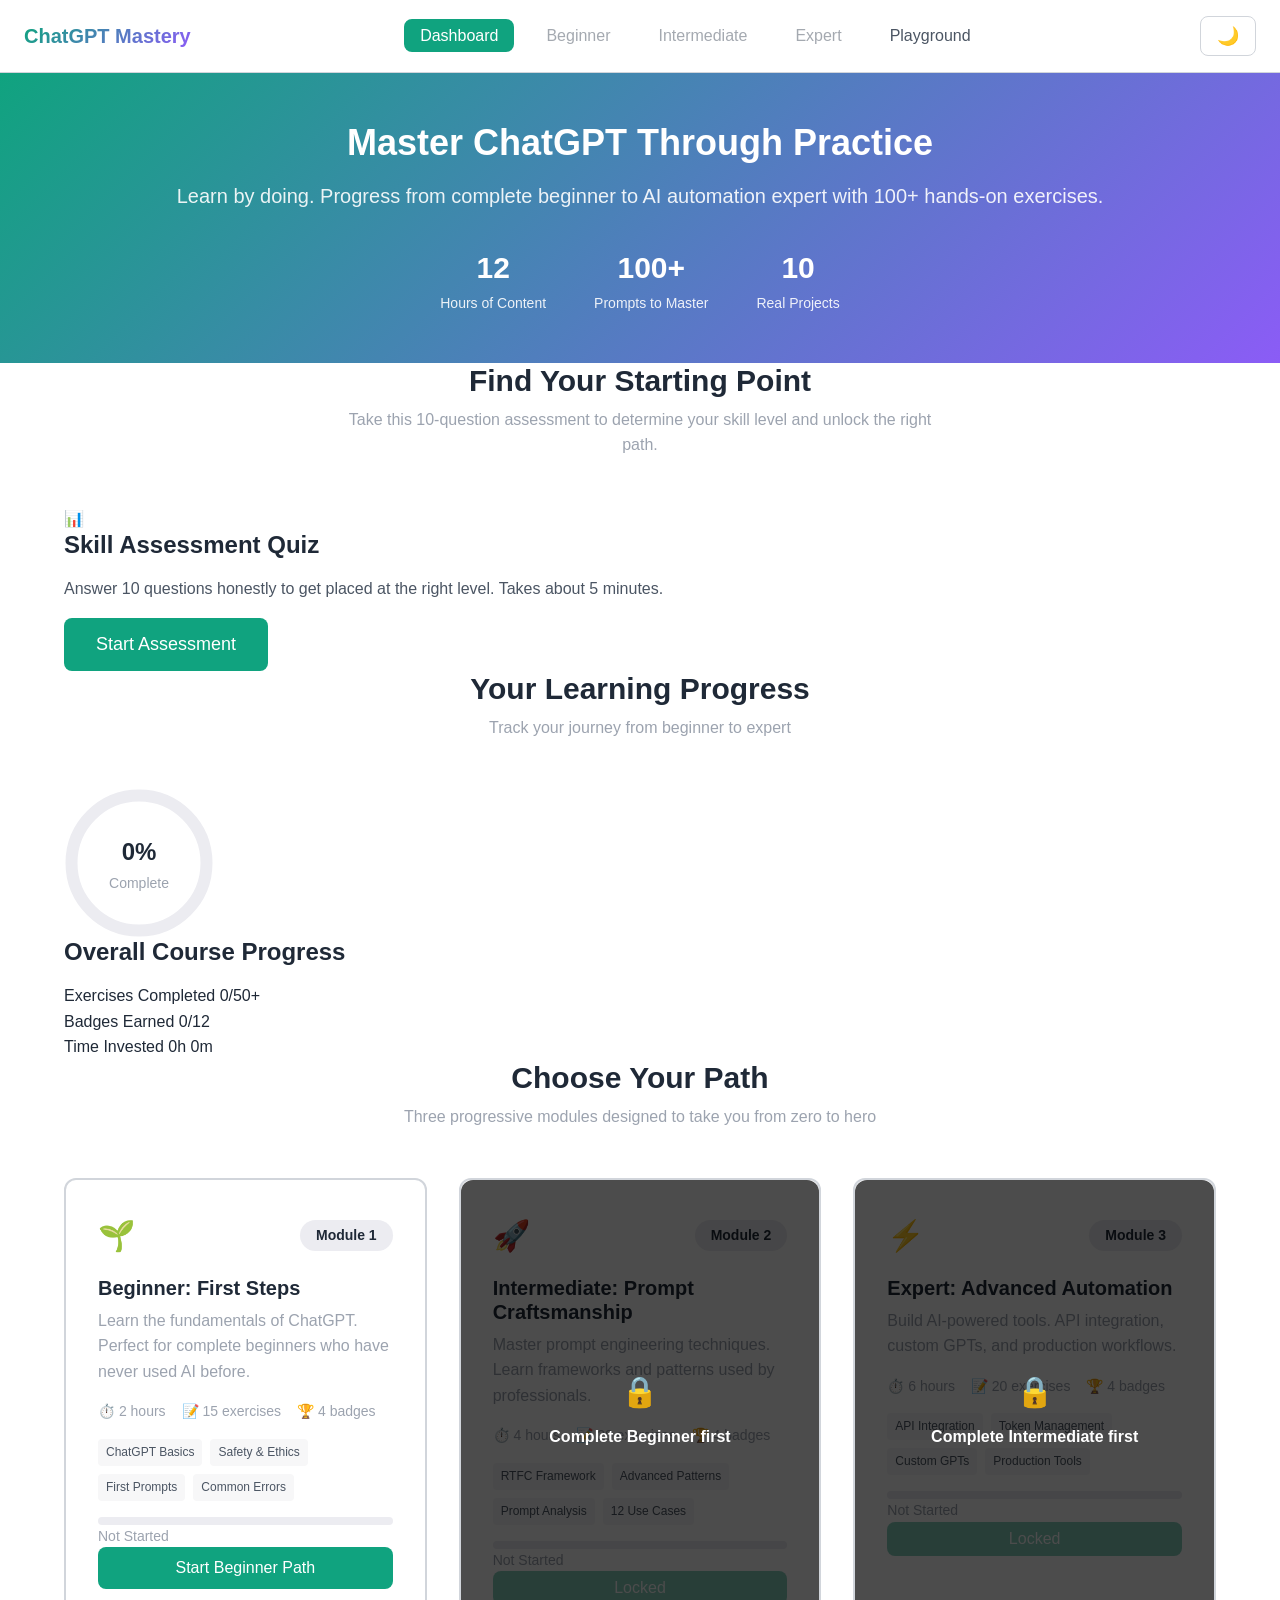
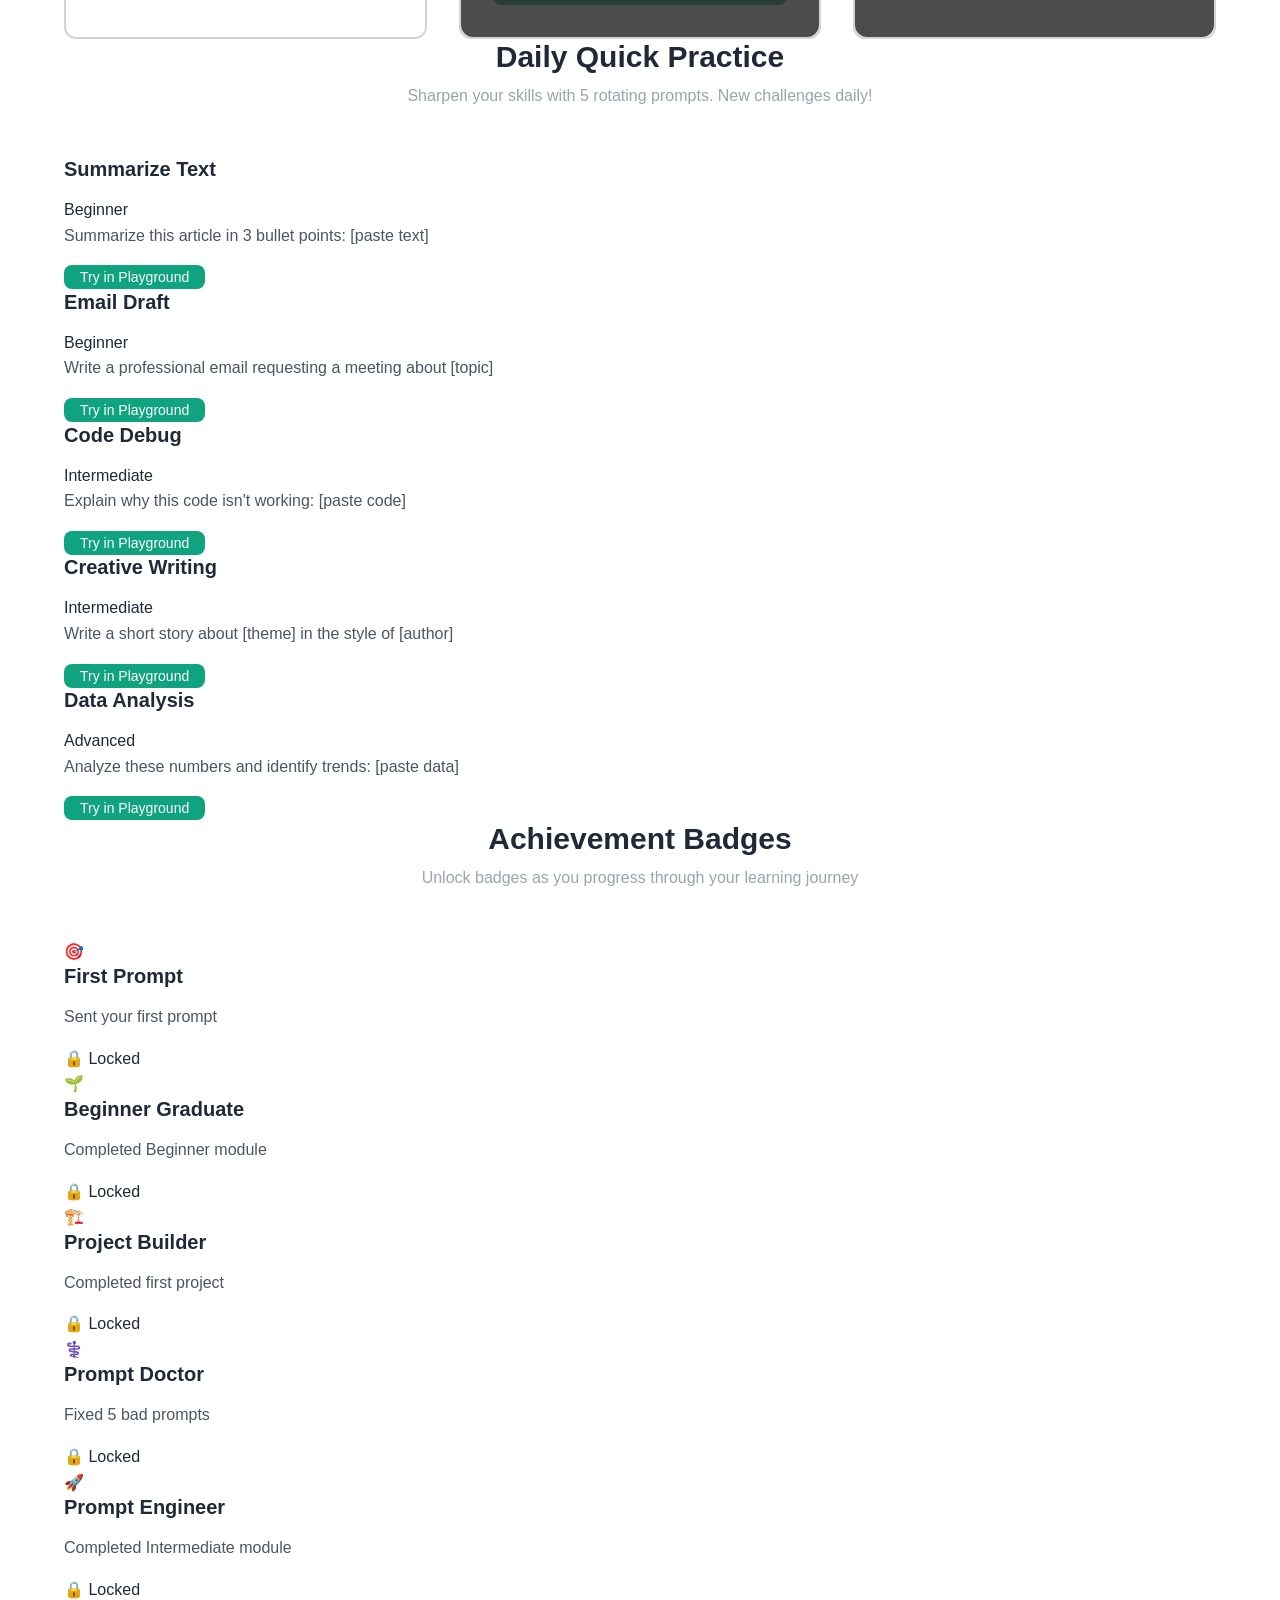
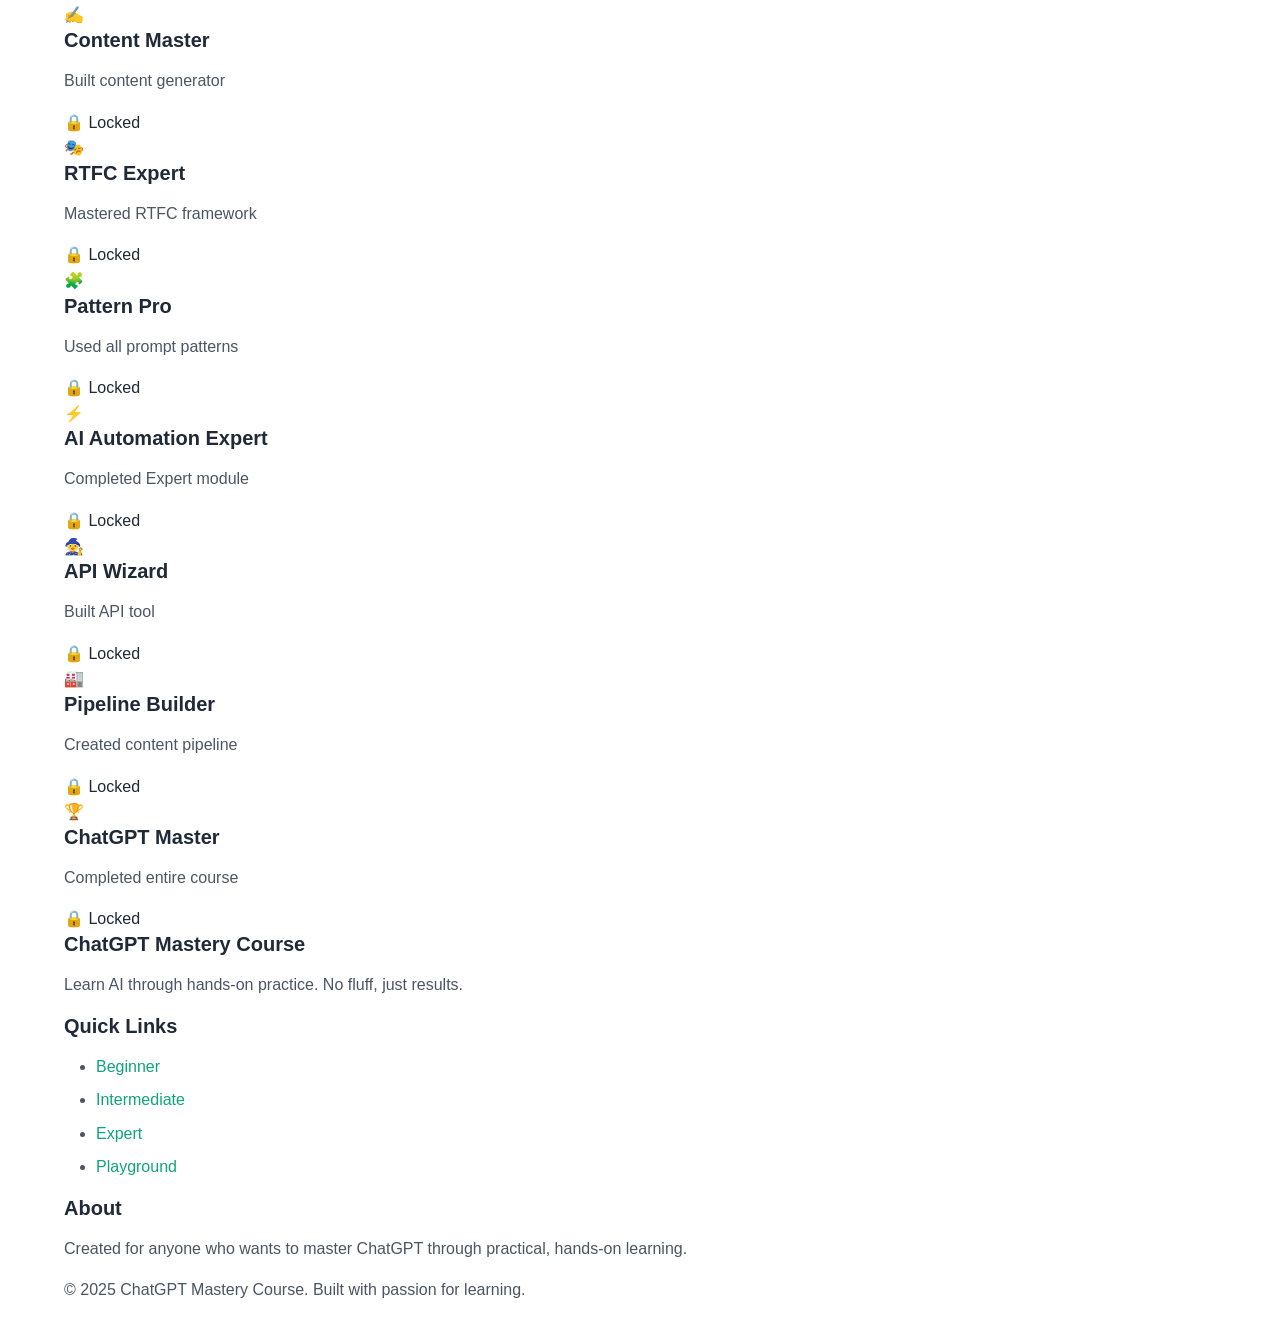
==== chatgpt-mastery-course/index.html @ a7992952 "feat: create complete ChatGPT mastery course with interactive learning Build a production-ready, com" ====
<!DOCTYPE html>
<html lang="en">
<head>
    <meta charset="UTF-8">
    <meta name="viewport" content="width=device-width, initial-scale=1.0">
    <title>ChatGPT Mastery Course - From Beginner to Expert</title>
    <meta name="description" content="Learn ChatGPT through hands-on exercises. Progress from beginner to expert with interactive prompts and real-world projects.">
    <link rel="stylesheet" href="css/style.css">
</head>
<body>
    <!-- Navigation -->
    <nav class="main-nav" id="mainNav">
        <div class="nav-container">
            <div class="nav-logo">
                <h1>ChatGPT Mastery</h1>
            </div>
            <ul class="nav-links">
                <li><a href="index.html" class="active">Dashboard</a></li>
                <li><a href="beginner.html" class="nav-locked" id="nav-beginner">Beginner</a></li>
                <li><a href="intermediate.html" class="nav-locked" id="nav-intermediate">Intermediate</a></li>
                <li><a href="expert.html" class="nav-locked" id="nav-expert">Expert</a></li>
                <li><a href="playground.html">Playground</a></li>
            </ul>
            <button class="theme-toggle" id="themeToggle" aria-label="Toggle dark mode">
                <span class="theme-icon">🌙</span>
            </button>
        </div>
    </nav>

    <!-- Hero Section -->
    <section class="hero">
        <div class="container">
            <h2 class="hero-title">Master ChatGPT Through Practice</h2>
            <p class="hero-subtitle">Learn by doing. Progress from complete beginner to AI automation expert with 100+ hands-on exercises.</p>
            <div class="hero-stats">
                <div class="stat">
                    <span class="stat-number">12</span>
                    <span class="stat-label">Hours of Content</span>
                </div>
                <div class="stat">
                    <span class="stat-number">100+</span>
                    <span class="stat-label">Prompts to Master</span>
                </div>
                <div class="stat">
                    <span class="stat-number">10</span>
                    <span class="stat-label">Real Projects</span>
                </div>
            </div>
        </div>
    </section>

    <!-- Skill Assessment -->
    <section class="assessment-section" id="assessmentSection">
        <div class="container">
            <div class="section-header">
                <h2>Find Your Starting Point</h2>
                <p>Take this 10-question assessment to determine your skill level and unlock the right path.</p>
            </div>

            <div class="assessment-card" id="assessmentCard">
                <div class="assessment-intro" id="assessmentIntro">
                    <div class="assessment-icon">📊</div>
                    <h3>Skill Assessment Quiz</h3>
                    <p>Answer 10 questions honestly to get placed at the right level. Takes about 5 minutes.</p>
                    <button class="btn btn-primary btn-large" id="startAssessment">Start Assessment</button>
                </div>

                <div class="assessment-quiz hidden" id="assessmentQuiz">
                    <div class="quiz-progress">
                        <div class="progress-bar">
                            <div class="progress-fill" id="quizProgress"></div>
                        </div>
                        <span class="progress-text" id="quizProgressText">Question 1 of 10</span>
                    </div>

                    <div class="quiz-question" id="quizQuestion">
                        <h3 class="question-text" id="questionText"></h3>
                        <div class="quiz-options" id="quizOptions"></div>
                    </div>

                    <div class="quiz-navigation">
                        <button class="btn btn-secondary" id="prevQuestion" disabled>Previous</button>
                        <button class="btn btn-primary" id="nextQuestion" disabled>Next Question</button>
                    </div>
                </div>

                <div class="assessment-results hidden" id="assessmentResults">
                    <div class="results-icon" id="resultsIcon">🎯</div>
                    <h3 id="resultsTitle">Your Skill Level: Intermediate</h3>
                    <p class="results-description" id="resultsDescription"></p>
                    <div class="results-score">
                        <span class="score-label">Your Score:</span>
                        <span class="score-value" id="scoreValue">0/10</span>
                    </div>
                    <div class="results-actions">
                        <button class="btn btn-primary btn-large" id="startLearning">Start Learning</button>
                        <button class="btn btn-secondary" id="retakeAssessment">Retake Assessment</button>
                    </div>
                </div>
            </div>
        </div>
    </section>

    <!-- Progress Dashboard -->
    <section class="progress-section" id="progressSection">
        <div class="container">
            <div class="section-header">
                <h2>Your Learning Progress</h2>
                <p>Track your journey from beginner to expert</p>
            </div>

            <div class="overall-progress">
                <div class="progress-circle" id="overallProgress">
                    <svg viewBox="0 0 100 100">
                        <circle cx="50" cy="50" r="45" class="progress-bg"></circle>
                        <circle cx="50" cy="50" r="45" class="progress-bar-circle" id="progressCircle"></circle>
                    </svg>
                    <div class="progress-text">
                        <span class="progress-percentage" id="overallPercentage">0%</span>
                        <span class="progress-label">Complete</span>
                    </div>
                </div>
                <div class="progress-details">
                    <h3>Overall Course Progress</h3>
                    <div class="progress-breakdown">
                        <div class="breakdown-item">
                            <span class="breakdown-label">Exercises Completed</span>
                            <span class="breakdown-value" id="exercisesCompleted">0/50+</span>
                        </div>
                        <div class="breakdown-item">
                            <span class="breakdown-label">Badges Earned</span>
                            <span class="breakdown-value" id="badgesEarned">0/12</span>
                        </div>
                        <div class="breakdown-item">
                            <span class="breakdown-label">Time Invested</span>
                            <span class="breakdown-value" id="timeInvested">0h 0m</span>
                        </div>
                    </div>
                </div>
            </div>
        </div>
    </section>

    <!-- Learning Paths -->
    <section class="paths-section">
        <div class="container">
            <div class="section-header">
                <h2>Choose Your Path</h2>
                <p>Three progressive modules designed to take you from zero to hero</p>
            </div>

            <div class="learning-paths">
                <!-- Beginner Path -->
                <div class="path-card" data-level="beginner">
                    <div class="path-header">
                        <div class="path-icon">🌱</div>
                        <div class="path-level">Module 1</div>
                    </div>
                    <h3 class="path-title">Beginner: First Steps</h3>
                    <p class="path-description">Learn the fundamentals of ChatGPT. Perfect for complete beginners who have never used AI before.</p>
                    <div class="path-meta">
                        <span class="meta-item">⏱️ 2 hours</span>
                        <span class="meta-item">📝 15 exercises</span>
                        <span class="meta-item">🏆 4 badges</span>
                    </div>
                    <div class="path-topics">
                        <span class="topic-tag">ChatGPT Basics</span>
                        <span class="topic-tag">Safety & Ethics</span>
                        <span class="topic-tag">First Prompts</span>
                        <span class="topic-tag">Common Errors</span>
                    </div>
                    <div class="path-progress">
                        <div class="progress-bar">
                            <div class="progress-fill" id="beginnerProgress" style="width: 0%"></div>
                        </div>
                        <span class="progress-label" id="beginnerProgressLabel">Not Started</span>
                    </div>
                    <a href="beginner.html" class="btn btn-primary btn-block" id="beginnerBtn">Start Beginner Path</a>
                </div>

                <!-- Intermediate Path -->
                <div class="path-card" data-level="intermediate">
                    <div class="path-header">
                        <div class="path-icon">🚀</div>
                        <div class="path-level">Module 2</div>
                    </div>
                    <div class="path-lock" id="intermediateLock">
                        <span class="lock-icon">🔒</span>
                        <span class="lock-text">Complete Beginner first</span>
                    </div>
                    <h3 class="path-title">Intermediate: Prompt Craftsmanship</h3>
                    <p class="path-description">Master prompt engineering techniques. Learn frameworks and patterns used by professionals.</p>
                    <div class="path-meta">
                        <span class="meta-item">⏱️ 4 hours</span>
                        <span class="meta-item">📝 20 exercises</span>
                        <span class="meta-item">🏆 4 badges</span>
                    </div>
                    <div class="path-topics">
                        <span class="topic-tag">RTFC Framework</span>
                        <span class="topic-tag">Advanced Patterns</span>
                        <span class="topic-tag">Prompt Analysis</span>
                        <span class="topic-tag">12 Use Cases</span>
                    </div>
                    <div class="path-progress">
                        <div class="progress-bar">
                            <div class="progress-fill" id="intermediateProgress" style="width: 0%"></div>
                        </div>
                        <span class="progress-label" id="intermediateProgressLabel">Locked</span>
                    </div>
                    <button class="btn btn-primary btn-block" id="intermediateBtn" disabled>Locked</button>
                </div>

                <!-- Expert Path -->
                <div class="path-card" data-level="expert">
                    <div class="path-header">
                        <div class="path-icon">⚡</div>
                        <div class="path-level">Module 3</div>
                    </div>
                    <div class="path-lock" id="expertLock">
                        <span class="lock-icon">🔒</span>
                        <span class="lock-text">Complete Intermediate first</span>
                    </div>
                    <h3 class="path-title">Expert: Advanced Automation</h3>
                    <p class="path-description">Build AI-powered tools. API integration, custom GPTs, and production workflows.</p>
                    <div class="path-meta">
                        <span class="meta-item">⏱️ 6 hours</span>
                        <span class="meta-item">📝 20 exercises</span>
                        <span class="meta-item">🏆 4 badges</span>
                    </div>
                    <div class="path-topics">
                        <span class="topic-tag">API Integration</span>
                        <span class="topic-tag">Token Management</span>
                        <span class="topic-tag">Custom GPTs</span>
                        <span class="topic-tag">Production Tools</span>
                    </div>
                    <div class="path-progress">
                        <div class="progress-bar">
                            <div class="progress-fill" id="expertProgress" style="width: 0%"></div>
                        </div>
                        <span class="progress-label" id="expertProgressLabel">Locked</span>
                    </div>
                    <button class="btn btn-primary btn-block" id="expertBtn" disabled>Locked</button>
                </div>
            </div>
        </div>
    </section>

    <!-- Quick Practice -->
    <section class="quick-practice-section">
        <div class="container">
            <div class="section-header">
                <h2>Daily Quick Practice</h2>
                <p>Sharpen your skills with 5 rotating prompts. New challenges daily!</p>
            </div>

            <div class="quick-practice-grid" id="quickPracticeGrid">
                <!-- Generated by JS -->
            </div>
        </div>
    </section>

    <!-- Badges Section -->
    <section class="badges-section">
        <div class="container">
            <div class="section-header">
                <h2>Achievement Badges</h2>
                <p>Unlock badges as you progress through your learning journey</p>
            </div>

            <div class="badges-grid" id="badgesGrid">
                <!-- Generated by JS -->
            </div>
        </div>
    </section>

    <!-- Footer -->
    <footer class="main-footer">
        <div class="container">
            <div class="footer-content">
                <div class="footer-section">
                    <h4>ChatGPT Mastery Course</h4>
                    <p>Learn AI through hands-on practice. No fluff, just results.</p>
                </div>
                <div class="footer-section">
                    <h4>Quick Links</h4>
                    <ul>
                        <li><a href="beginner.html">Beginner</a></li>
                        <li><a href="intermediate.html">Intermediate</a></li>
                        <li><a href="expert.html">Expert</a></li>
                        <li><a href="playground.html">Playground</a></li>
                    </ul>
                </div>
                <div class="footer-section">
                    <h4>About</h4>
                    <p>Created for anyone who wants to master ChatGPT through practical, hands-on learning.</p>
                </div>
            </div>
            <div class="footer-bottom">
                <p>&copy; 2025 ChatGPT Mastery Course. Built with passion for learning.</p>
            </div>
        </div>
    </footer>

    <script src="js/main.js"></script>
    <script>
        // Initialize dashboard functionality
        document.addEventListener('DOMContentLoaded', () => {
            initDashboard();
        });
    </script>
</body>
</html>
---- chatgpt-mastery-course/css/style.css ----
/* ========================================
   ChatGPT Mastery Course - Main Styles
   ======================================== */

/* CSS Variables for Theming */
:root {
    /* Colors - Light Mode */
    --primary: #10a37f;
    --primary-dark: #0d8a6a;
    --secondary: #6b7280;
    --accent: #8b5cf6;
    --bg-primary: #ffffff;
    --bg-secondary: #f7f7f8;
    --bg-tertiary: #ececf1;
    --text-primary: #1f2937;
    --text-secondary: #4b5563;
    --text-muted: #9ca3af;
    --border: #d1d5db;
    --success: #059669;
    --warning: #f59e0b;
    --error: #dc2626;
    --info: #3b82f6;

    /* Spacing */
    --spacing-xs: 0.25rem;
    --spacing-sm: 0.5rem;
    --spacing-md: 1rem;
    --spacing-lg: 1.5rem;
    --spacing-xl: 2rem;
    --spacing-2xl: 3rem;

    /* Typography */
    --font-sans: -apple-system, BlinkMacSystemFont, 'Segoe UI', Roboto, Oxygen, Ubuntu, Cantarell, sans-serif;
    --font-mono: 'SF Mono', Monaco, 'Cascadia Code', 'Courier New', monospace;
    --font-size-xs: 0.75rem;
    --font-size-sm: 0.875rem;
    --font-size-base: 1rem;
    --font-size-lg: 1.125rem;
    --font-size-xl: 1.25rem;
    --font-size-2xl: 1.5rem;
    --font-size-3xl: 1.875rem;
    --font-size-4xl: 2.25rem;

    /* Shadows */
    --shadow-sm: 0 1px 2px 0 rgba(0, 0, 0, 0.05);
    --shadow-md: 0 4px 6px -1px rgba(0, 0, 0, 0.1);
    --shadow-lg: 0 10px 15px -3px rgba(0, 0, 0, 0.1);
    --shadow-xl: 0 20px 25px -5px rgba(0, 0, 0, 0.1);

    /* Borders */
    --radius-sm: 0.25rem;
    --radius-md: 0.5rem;
    --radius-lg: 0.75rem;
    --radius-xl: 1rem;
    --radius-full: 9999px;

    /* Transitions */
    --transition-fast: 150ms ease;
    --transition-base: 250ms ease;
    --transition-slow: 350ms ease;

    /* Z-indexes */
    --z-dropdown: 1000;
    --z-sticky: 1020;
    --z-fixed: 1030;
    --z-modal-backdrop: 1040;
    --z-modal: 1050;
    --z-popover: 1060;
    --z-tooltip: 1070;
}

/* Dark Mode Variables */
[data-theme="dark"] {
    --primary: #10a37f;
    --primary-dark: #0d8a6a;
    --secondary: #9ca3af;
    --accent: #a78bfa;
    --bg-primary: #1f2937;
    --bg-secondary: #111827;
    --bg-tertiary: #374151;
    --text-primary: #f9fafb;
    --text-secondary: #d1d5db;
    --text-muted: #6b7280;
    --border: #374151;
    --success: #10b981;
    --warning: #fbbf24;
    --error: #ef4444;
    --info: #60a5fa;
}

/* ========================================
   Base Styles
   ======================================== */

* {
    box-sizing: border-box;
    margin: 0;
    padding: 0;
}

html {
    scroll-behavior: smooth;
    font-size: 16px;
}

body {
    font-family: var(--font-sans);
    font-size: var(--font-size-base);
    line-height: 1.6;
    color: var(--text-primary);
    background-color: var(--bg-primary);
    transition: background-color var(--transition-base), color var(--transition-base);
}

/* Typography */
h1, h2, h3, h4, h5, h6 {
    font-weight: 600;
    line-height: 1.2;
    margin-bottom: var(--spacing-md);
    color: var(--text-primary);
}

h1 { font-size: var(--font-size-4xl); }
h2 { font-size: var(--font-size-3xl); }
h3 { font-size: var(--font-size-2xl); }
h4 { font-size: var(--font-size-xl); }
h5 { font-size: var(--font-size-lg); }
h6 { font-size: var(--font-size-base); }

p {
    margin-bottom: var(--spacing-md);
    color: var(--text-secondary);
}

a {
    color: var(--primary);
    text-decoration: none;
    transition: color var(--transition-fast);
}

a:hover {
    color: var(--primary-dark);
}

code {
    font-family: var(--font-mono);
    font-size: 0.9em;
    background-color: var(--bg-tertiary);
    padding: 0.2em 0.4em;
    border-radius: var(--radius-sm);
    color: var(--text-primary);
}

pre {
    background-color: var(--bg-secondary);
    padding: var(--spacing-md);
    border-radius: var(--radius-md);
    overflow-x: auto;
    margin-bottom: var(--spacing-md);
}

pre code {
    background-color: transparent;
    padding: 0;
}

kbd {
    background-color: var(--bg-tertiary);
    border: 1px solid var(--border);
    border-radius: var(--radius-sm);
    padding: 0.1em 0.4em;
    font-family: var(--font-mono);
    font-size: 0.85em;
}

/* Lists */
ul, ol {
    margin-bottom: var(--spacing-md);
    padding-left: var(--spacing-xl);
}

li {
    margin-bottom: var(--spacing-sm);
    color: var(--text-secondary);
}

/* Images */
img {
    max-width: 100%;
    height: auto;
}

/* ========================================
   Layout Components
   ======================================== */

.container {
    max-width: 1200px;
    margin: 0 auto;
    padding: 0 var(--spacing-lg);
}

.container-fluid {
    width: 100%;
    padding: 0 var(--spacing-lg);
}

/* ========================================
   Navigation
   ======================================== */

.main-nav {
    background-color: var(--bg-primary);
    border-bottom: 1px solid var(--border);
    position: sticky;
    top: 0;
    z-index: var(--z-sticky);
    transition: all var(--transition-base);
}

.nav-container {
    max-width: 1400px;
    margin: 0 auto;
    padding: var(--spacing-md) var(--spacing-lg);
    display: flex;
    justify-content: space-between;
    align-items: center;
}

.nav-logo h1 {
    font-size: var(--font-size-xl);
    margin: 0;
    background: linear-gradient(135deg, var(--primary), var(--accent));
    -webkit-background-clip: text;
    -webkit-text-fill-color: transparent;
    background-clip: text;
}

.nav-links {
    display: flex;
    list-style: none;
    gap: var(--spacing-md);
    padding: 0;
    margin: 0;
}

.nav-links li {
    margin: 0;
}

.nav-links a {
    padding: var(--spacing-sm) var(--spacing-md);
    border-radius: var(--radius-md);
    color: var(--text-secondary);
    font-weight: 500;
    transition: all var(--transition-fast);
}

.nav-links a:hover {
    background-color: var(--bg-secondary);
    color: var(--text-primary);
}

.nav-links a.active {
    background-color: var(--primary);
    color: white;
}

.nav-links a.nav-locked {
    opacity: 0.5;
    cursor: not-allowed;
}

.theme-toggle {
    background: none;
    border: 1px solid var(--border);
    padding: var(--spacing-sm) var(--spacing-md);
    border-radius: var(--radius-md);
    cursor: pointer;
    font-size: var(--font-size-lg);
    transition: all var(--transition-fast);
}

.theme-toggle:hover {
    background-color: var(--bg-secondary);
    transform: scale(1.1);
}

/* ========================================
   Hero Sections
   ======================================== */

.hero {
    background: linear-gradient(135deg, var(--primary) 0%, var(--accent) 100%);
    color: white;
    padding: var(--spacing-2xl) 0;
    text-align: center;
}

.hero-title {
    font-size: var(--font-size-4xl);
    margin-bottom: var(--spacing-md);
    color: white;
}

.hero-subtitle {
    font-size: var(--font-size-xl);
    margin-bottom: var(--spacing-xl);
    opacity: 0.9;
    color: white;
}

.hero-stats {
    display: flex;
    justify-content: center;
    gap: var(--spacing-2xl);
    margin-top: var(--spacing-xl);
}

.stat {
    display: flex;
    flex-direction: column;
    align-items: center;
}

.stat-number {
    font-size: var(--font-size-3xl);
    font-weight: 700;
    color: white;
}

.stat-label {
    font-size: var(--font-size-sm);
    opacity: 0.9;
    color: white;
}

/* Module Heroes */
.module-hero {
    padding: var(--spacing-2xl) 0;
    text-align: center;
    background: linear-gradient(135deg, #667eea 0%, #764ba2 100%);
    color: white;
}

.beginner-hero {
    background: linear-gradient(135deg, #10a37f 0%, #059669 100%);
}

.intermediate-hero {
    background: linear-gradient(135deg, #3b82f6 0%, #8b5cf6 100%);
}

.expert-hero {
    background: linear-gradient(135deg, #f59e0b 0%, #dc2626 100%);
}

.module-badge {
    display: inline-block;
    background-color: rgba(255, 255, 255, 0.2);
    padding: var(--spacing-sm) var(--spacing-md);
    border-radius: var(--radius-full);
    font-size: var(--font-size-sm);
    font-weight: 600;
    margin-bottom: var(--spacing-md);
    color: white;
}

.module-title {
    font-size: var(--font-size-4xl);
    margin-bottom: var(--spacing-md);
    color: white;
}

.module-subtitle {
    font-size: var(--font-size-lg);
    opacity: 0.9;
    max-width: 800px;
    margin: 0 auto var(--spacing-lg);
    color: white;
}

.module-meta {
    display: flex;
    justify-content: center;
    gap: var(--spacing-lg);
    font-size: var(--font-size-sm);
    color: white;
}

/* ========================================
   Buttons
   ======================================== */

.btn {
    display: inline-block;
    padding: var(--spacing-sm) var(--spacing-lg);
    border-radius: var(--radius-md);
    font-weight: 500;
    text-align: center;
    cursor: pointer;
    transition: all var(--transition-fast);
    border: none;
    font-size: var(--font-size-base);
    font-family: var(--font-sans);
}

.btn:disabled {
    opacity: 0.5;
    cursor: not-allowed;
}

.btn-primary {
    background-color: var(--primary);
    color: white;
}

.btn-primary:hover:not(:disabled) {
    background-color: var(--primary-dark);
    transform: translateY(-2px);
    box-shadow: var(--shadow-md);
}

.btn-secondary {
    background-color: var(--bg-tertiary);
    color: var(--text-primary);
}

.btn-secondary:hover:not(:disabled) {
    background-color: var(--border);
}

.btn-success {
    background-color: var(--success);
    color: white;
}

.btn-success:hover:not(:disabled) {
    opacity: 0.9;
}

.btn-sm {
    padding: var(--spacing-xs) var(--spacing-md);
    font-size: var(--font-size-sm);
}

.btn-large {
    padding: var(--spacing-md) var(--spacing-xl);
    font-size: var(--font-size-lg);
}

.btn-block {
    width: 100%;
    display: block;
}

/* ========================================
   Cards & Sections
   ======================================== */

.section-header {
    text-align: center;
    margin-bottom: var(--spacing-2xl);
}

.section-header h2 {
    margin-bottom: var(--spacing-sm);
}

.section-header p {
    color: var(--text-muted);
    max-width: 600px;
    margin: 0 auto;
}

.card {
    background-color: var(--bg-primary);
    border: 1px solid var(--border);
    border-radius: var(--radius-lg);
    padding: var(--spacing-lg);
    box-shadow: var(--shadow-sm);
    transition: all var(--transition-base);
}

.card:hover {
    box-shadow: var(--shadow-md);
    transform: translateY(-4px);
}

/* ========================================
   Progress Indicators
   ======================================== */

.progress-bar {
    height: 8px;
    background-color: var(--bg-tertiary);
    border-radius: var(--radius-full);
    overflow: hidden;
}

.progress-fill {
    height: 100%;
    background: linear-gradient(90deg, var(--primary), var(--accent));
    border-radius: var(--radius-full);
    transition: width var(--transition-slow);
}

.page-progress {
    position: fixed;
    top: 0;
    left: 0;
    width: 100%;
    height: 4px;
    background-color: var(--bg-tertiary);
    z-index: var(--z-fixed);
}

.page-progress .progress-fill {
    height: 100%;
}

/* Circular Progress */
.progress-circle {
    position: relative;
    width: 150px;
    height: 150px;
}

.progress-circle svg {
    transform: rotate(-90deg);
}

.progress-circle .progress-bg {
    fill: none;
    stroke: var(--bg-tertiary);
    stroke-width: 8;
}

.progress-circle .progress-bar-circle {
    fill: none;
    stroke: var(--primary);
    stroke-width: 8;
    stroke-linecap: round;
    stroke-dasharray: 283;
    stroke-dashoffset: 283;
    transition: stroke-dashoffset 1s ease;
}

.progress-circle .progress-text {
    position: absolute;
    top: 50%;
    left: 50%;
    transform: translate(-50%, -50%);
    text-align: center;
}

.progress-percentage {
    display: block;
    font-size: var(--font-size-2xl);
    font-weight: 700;
    color: var(--text-primary);
}

.progress-label {
    display: block;
    font-size: var(--font-size-sm);
    color: var(--text-muted);
}

/* ========================================
   Learning Paths
   ======================================== */

.learning-paths {
    display: grid;
    grid-template-columns: repeat(auto-fit, minmax(300px, 1fr));
    gap: var(--spacing-xl);
    margin-top: var(--spacing-2xl);
}

.path-card {
    position: relative;
    background-color: var(--bg-primary);
    border: 2px solid var(--border);
    border-radius: var(--radius-lg);
    padding: var(--spacing-xl);
    transition: all var(--transition-base);
}

.path-card:hover {
    border-color: var(--primary);
    box-shadow: var(--shadow-lg);
    transform: translateY(-4px);
}

.path-lock {
    position: absolute;
    top: 0;
    left: 0;
    right: 0;
    bottom: 0;
    background-color: rgba(0, 0, 0, 0.7);
    border-radius: var(--radius-lg);
    display: flex;
    flex-direction: column;
    align-items: center;
    justify-content: center;
    color: white;
    font-weight: 600;
    z-index: 1;
}

.lock-icon {
    font-size: var(--font-size-3xl);
    margin-bottom: var(--spacing-sm);
}

.path-header {
    display: flex;
    justify-content: space-between;
    align-items: center;
    margin-bottom: var(--spacing-md);
}

.path-icon {
    font-size: var(--font-size-3xl);
}

.path-level {
    background-color: var(--bg-tertiary);
    padding: var(--spacing-xs) var(--spacing-md);
    border-radius: var(--radius-full);
    font-size: var(--font-size-sm);
    font-weight: 600;
    color: var(--text-primary);
}

.path-title {
    font-size: var(--font-size-xl);
    margin-bottom: var(--spacing-sm);
}

.path-description {
    color: var(--text-muted);
    margin-bottom: var(--spacing-md);
}

.path-meta {
    display: flex;
    gap: var(--spacing-md);
    margin-bottom: var(--spacing-md);
    font-size: var(--font-size-sm);
    color: var(--text-muted);
}

.path-topics {
    display: flex;
    flex-wrap: wrap;
    gap: var(--spacing-sm);
    margin-bottom: var(--spacing-md);
}

.topic-tag {
    background-color: var(--bg-secondary);
    padding: var(--spacing-xs) var(--spacing-sm);
    border-radius: var(--radius-sm);
    font-size: var(--font-size-xs);
    color: var(--text-secondary);
}

/* ========================================
   Callouts & Alerts
   ======================================== */

.callout {
    padding: var(--spacing-md) var(--spacing-lg);
    border-radius: var(--radius-md);
    margin-bottom: var(--spacing-lg);
    border-left: 4px solid;
}

.callout-info {
    background-color: rgba(59, 130, 246, 0.1);
    border-color: var(--info);
}

.callout-success {
    background-color: rgba(5, 150, 105, 0.1);
    border-color: var(--success);
}

.callout-warning {
    background-color: rgba(245, 158, 11, 0.1);
    border-color: var(--warning);
}

.callout-fun {
    background-color: rgba(139, 92, 246, 0.1);
    border-color: var(--accent);
}

.pro-tip {
    background: linear-gradient(135deg, rgba(139, 92, 246, 0.1), rgba(16, 163, 127, 0.1));
    border: 2px solid var(--accent);
    border-radius: var(--radius-lg);
    padding: var(--spacing-lg);
    margin: var(--spacing-xl) 0;
}

/* ========================================
   Exercise Boxes
   ======================================== */

.exercise-box {
    background-color: var(--bg-secondary);
    border: 2px solid var(--primary);
    border-radius: var(--radius-lg);
    padding: var(--spacing-xl);
    margin: var(--spacing-xl) 0;
}

.exercise-header {
    display: flex;
    justify-content: space-between;
    align-items: center;
    margin-bottom: var(--spacing-md);
}

.exercise-badge {
    background-color: var(--primary);
    color: white;
    padding: var(--spacing-xs) var(--spacing-md);
    border-radius: var(--radius-full);
    font-weight: 600;
    font-size: var(--font-size-sm);
}

.exercise-time {
    color: var(--text-muted);
    font-size: var(--font-size-sm);
}

/* ========================================
   Table of Contents
   ======================================== */

.toc-sidebar {
    position: fixed;
    top: 100px;
    right: 20px;
    width: 250px;
    background-color: var(--bg-primary);
    border: 1px solid var(--border);
    border-radius: var(--radius-lg);
    padding: var(--spacing-lg);
    max-height: calc(100vh - 140px);
    overflow-y: auto;
    z-index: var(--z-dropdown);
}

.toc-sidebar h3 {
    font-size: var(--font-size-lg);
    margin-bottom: var(--spacing-md);
}

.toc-list {
    list-style: none;
    padding: 0;
}

.toc-list li {
    margin-bottom: var(--spacing-sm);
}

.toc-link {
    display: block;
    padding: var(--spacing-sm);
    border-radius: var(--radius-sm);
    color: var(--text-secondary);
    font-size: var(--font-size-sm);
    transition: all var(--transition-fast);
}

.toc-link:hover,
.toc-link.active {
    background-color: var(--bg-tertiary);
    color: var(--primary);
}

/* ========================================
   Module Content
   ======================================== */

.module-content {
    max-width: 900px;
    margin: 0 auto;
    padding: var(--spacing-2xl) var(--spacing-lg);
}

.content-section {
    position: relative;
    margin-bottom: var(--spacing-2xl);
    padding-top: var(--spacing-2xl);
}

.section-number {
    position: absolute;
    top: 0;
    left: -60px;
    width: 50px;
    height: 50px;
    background: linear-gradient(135deg, var(--primary), var(--accent));
    color: white;
    border-radius: 50%;
    display: flex;
    align-items: center;
    justify-content: center;
    font-size: var(--font-size-xl);
    font-weight: 700;
}

.section-title {
    margin-bottom: var(--spacing-lg);
}

/* ========================================
   Interactive Elements
   ======================================== */

/* Radio Options */
.radio-option {
    display: block;
    padding: var(--spacing-md);
    margin-bottom: var(--spacing-sm);
    border: 2px solid var(--border);
    border-radius: var(--radius-md);
    cursor: pointer;
    transition: all var(--transition-fast);
}

.radio-option:hover {
    border-color: var(--primary);
    background-color: var(--bg-secondary);
}

.radio-option input[type="radio"] {
    margin-right: var(--spacing-sm);
}

/* Checkbox Label */
.checkbox-label {
    display: flex;
    align-items: center;
    gap: var(--spacing-sm);
    margin-bottom: var(--spacing-sm);
    cursor: pointer;
}

/* Input Fields */
.input-field,
.prompt-input,
textarea {
    width: 100%;
    padding: var(--spacing-md);
    border: 1px solid var(--border);
    border-radius: var(--radius-md);
    font-size: var(--font-size-base);
    font-family: var(--font-sans);
    background-color: var(--bg-primary);
    color: var(--text-primary);
    transition: all var(--transition-fast);
}

.input-field:focus,
.prompt-input:focus,
textarea:focus {
    outline: none;
    border-color: var(--primary);
    box-shadow: 0 0 0 3px rgba(16, 163, 127, 0.1);
}

/* ========================================
   Modals
   ======================================== */

.modal {
    position: fixed;
    top: 0;
    left: 0;
    width: 100%;
    height: 100%;
    background-color: rgba(0, 0, 0, 0.5);
    display: flex;
    align-items: center;
    justify-content: center;
    z-index: var(--z-modal);
    opacity: 1;
    transition: opacity var(--transition-base);
}

.modal.hidden {
    opacity: 0;
    pointer-events: none;
}

.modal-content {
    background-color: var(--bg-primary);
    border-radius: var(--radius-lg);
    max-width: 500px;
    width: 90%;
    max-height: 90vh;
    overflow-y: auto;
    box-shadow: var(--shadow-xl);
}

.modal-large {
    max-width: 800px;
}

.modal-header {
    padding: var(--spacing-lg);
    border-bottom: 1px solid var(--border);
    display: flex;
    justify-content: space-between;
    align-items: center;
}

.modal-body {
    padding: var(--spacing-lg);
}

.modal-close {
    background: none;
    border: none;
    font-size: var(--font-size-2xl);
    cursor: pointer;
    color: var(--text-muted);
    transition: color var(--transition-fast);
}

.modal-close:hover {
    color: var(--text-primary);
}

/* ========================================
   Playground Styles
   ======================================== */

.playground-container {
    display: grid;
    grid-template-columns: 300px 1fr;
    height: calc(100vh - 60px);
    background-color: var(--bg-secondary);
}

.playground-sidebar {
    background-color: var(--bg-primary);
    border-right: 1px solid var(--border);
    overflow-y: auto;
    padding: var(--spacing-lg);
}

.playground-main {
    display: flex;
    flex-direction: column;
    background-color: var(--bg-primary);
}

.messages-container {
    flex: 1;
    overflow-y: auto;
    padding: var(--spacing-xl);
}

.message {
    margin-bottom: var(--spacing-lg);
    display: flex;
    gap: var(--spacing-md);
}

.message.user {
    flex-direction: row-reverse;
}

.message-avatar {
    width: 36px;
    height: 36px;
    border-radius: 50%;
    background-color: var(--bg-tertiary);
    display: flex;
    align-items: center;
    justify-content: center;
    font-size: var(--font-size-lg);
}

.message-content {
    background-color: var(--bg-secondary);
    padding: var(--spacing-md);
    border-radius: var(--radius-lg);
    max-width: 80%;
}

.message.user .message-content {
    background-color: var(--primary);
    color: white;
}

.input-container {
    border-top: 1px solid var(--border);
    padding: var(--spacing-lg);
}

.input-wrapper {
    display: flex;
    gap: var(--spacing-sm);
    align-items: flex-end;
}

.send-btn {
    width: 40px;
    height: 40px;
    border-radius: 50%;
    background-color: var(--primary);
    color: white;
    border: none;
    cursor: pointer;
    display: flex;
    align-items: center;
    justify-content: center;
    transition: all var(--transition-fast);
}

.send-btn:hover:not(:disabled) {
    transform: scale(1.1);
}

.send-btn:disabled {
    opacity: 0.5;
    cursor: not-allowed;
}

/* ========================================
   Utility Classes
   ======================================== */

.hidden {
    display: none !important;
}

.text-center {
    text-align: center;
}

.text-muted {
    color: var(--text-muted);
}

.mt-sm { margin-top: var(--spacing-sm); }
.mt-md { margin-top: var(--spacing-md); }
.mt-lg { margin-top: var(--spacing-lg); }
.mt-xl { margin-top: var(--spacing-xl); }

.mb-sm { margin-bottom: var(--spacing-sm); }
.mb-md { margin-bottom: var(--spacing-md); }
.mb-lg { margin-bottom: var(--spacing-lg); }
.mb-xl { margin-bottom: var(--spacing-xl); }

.p-sm { padding: var(--spacing-sm); }
.p-md { padding: var(--spacing-md); }
.p-lg { padding: var(--spacing-lg); }
.p-xl { padding: var(--spacing-xl); }

/* ========================================
   Responsive Design
   ======================================== */

@media (max-width: 768px) {
    .nav-links {
        gap: var(--spacing-sm);
    }

    .nav-links a {
        padding: var(--spacing-xs) var(--spacing-sm);
        font-size: var(--font-size-sm);
    }

    .hero-title,
    .module-title {
        font-size: var(--font-size-2xl);
    }

    .hero-stats {
        flex-direction: column;
        gap: var(--spacing-md);
    }

    .learning-paths {
        grid-template-columns: 1fr;
    }

    .toc-sidebar {
        display: none;
    }

    .section-number {
        position: static;
        margin-bottom: var(--spacing-md);
    }

    .playground-container {
        grid-template-columns: 1fr;
    }

    .playground-sidebar {
        display: none;
    }
}

@media (max-width: 320px) {
    :root {
        font-size: 14px;
    }
}

/* ========================================
   Print Styles
   ======================================== */

@media print {
    .main-nav,
    .toc-sidebar,
    .page-progress,
    .theme-toggle,
    .btn {
        display: none !important;
    }

    body {
        background: white;
        color: black;
    }

    .module-hero {
        background: none;
        color: black;
    }
}

/* ========================================
   Animations
   ======================================== */

@keyframes fadeIn {
    from {
        opacity: 0;
        transform: translateY(20px);
    }
    to {
        opacity: 1;
        transform: translateY(0);
    }
}

@keyframes pulse {
    0%, 100% {
        opacity: 1;
    }
    50% {
        opacity: 0.5;
    }
}

@keyframes typing {
    from {
        width: 0;
    }
    to {
        width: 100%;
    }
}

.fade-in {
    animation: fadeIn 0.5s ease-out;
}

.pulse {
    animation: pulse 2s ease-in-out infinite;
}

/* Loading animation */
.loading {
    display: inline-block;
    width: 20px;
    height: 20px;
    border: 3px solid var(--border);
    border-radius: 50%;
    border-top-color: var(--primary);
    animation: spin 1s linear infinite;
}

@keyframes spin {
    to {
        transform: rotate(360deg);
    }
}
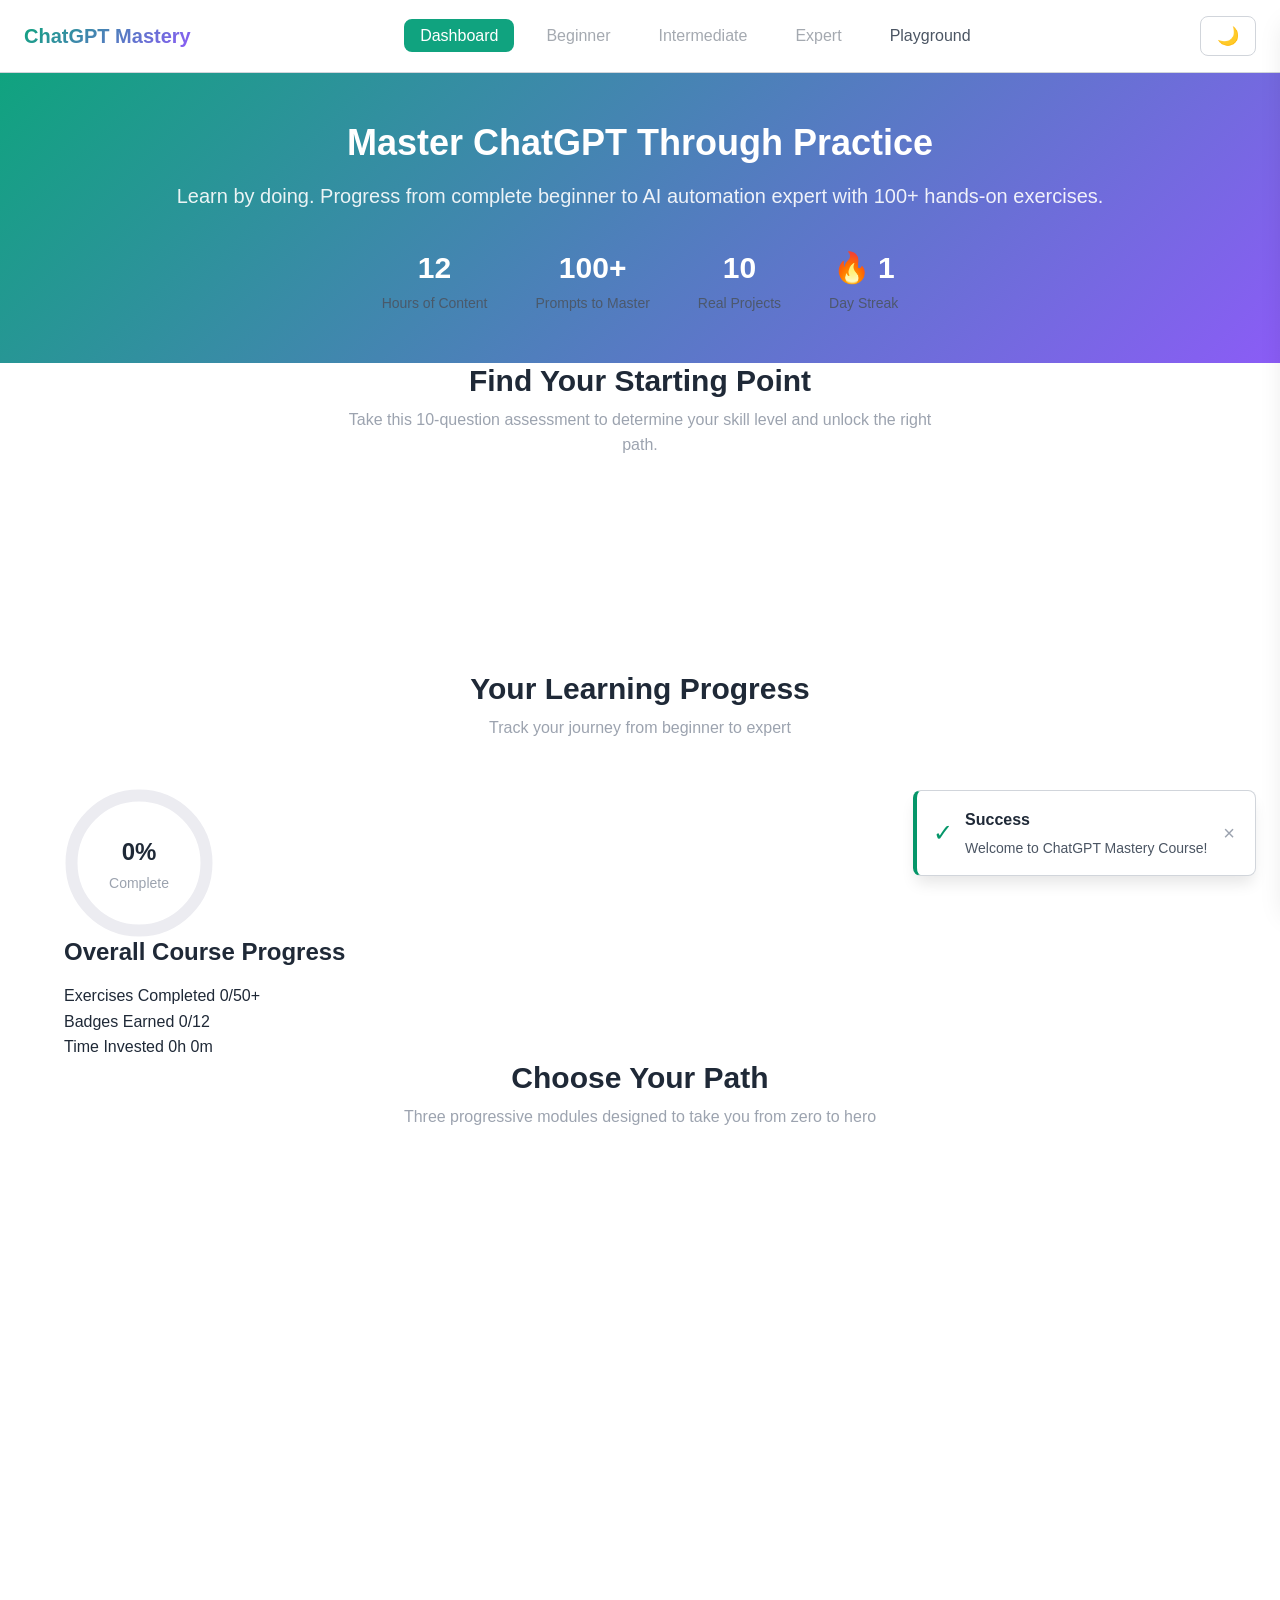
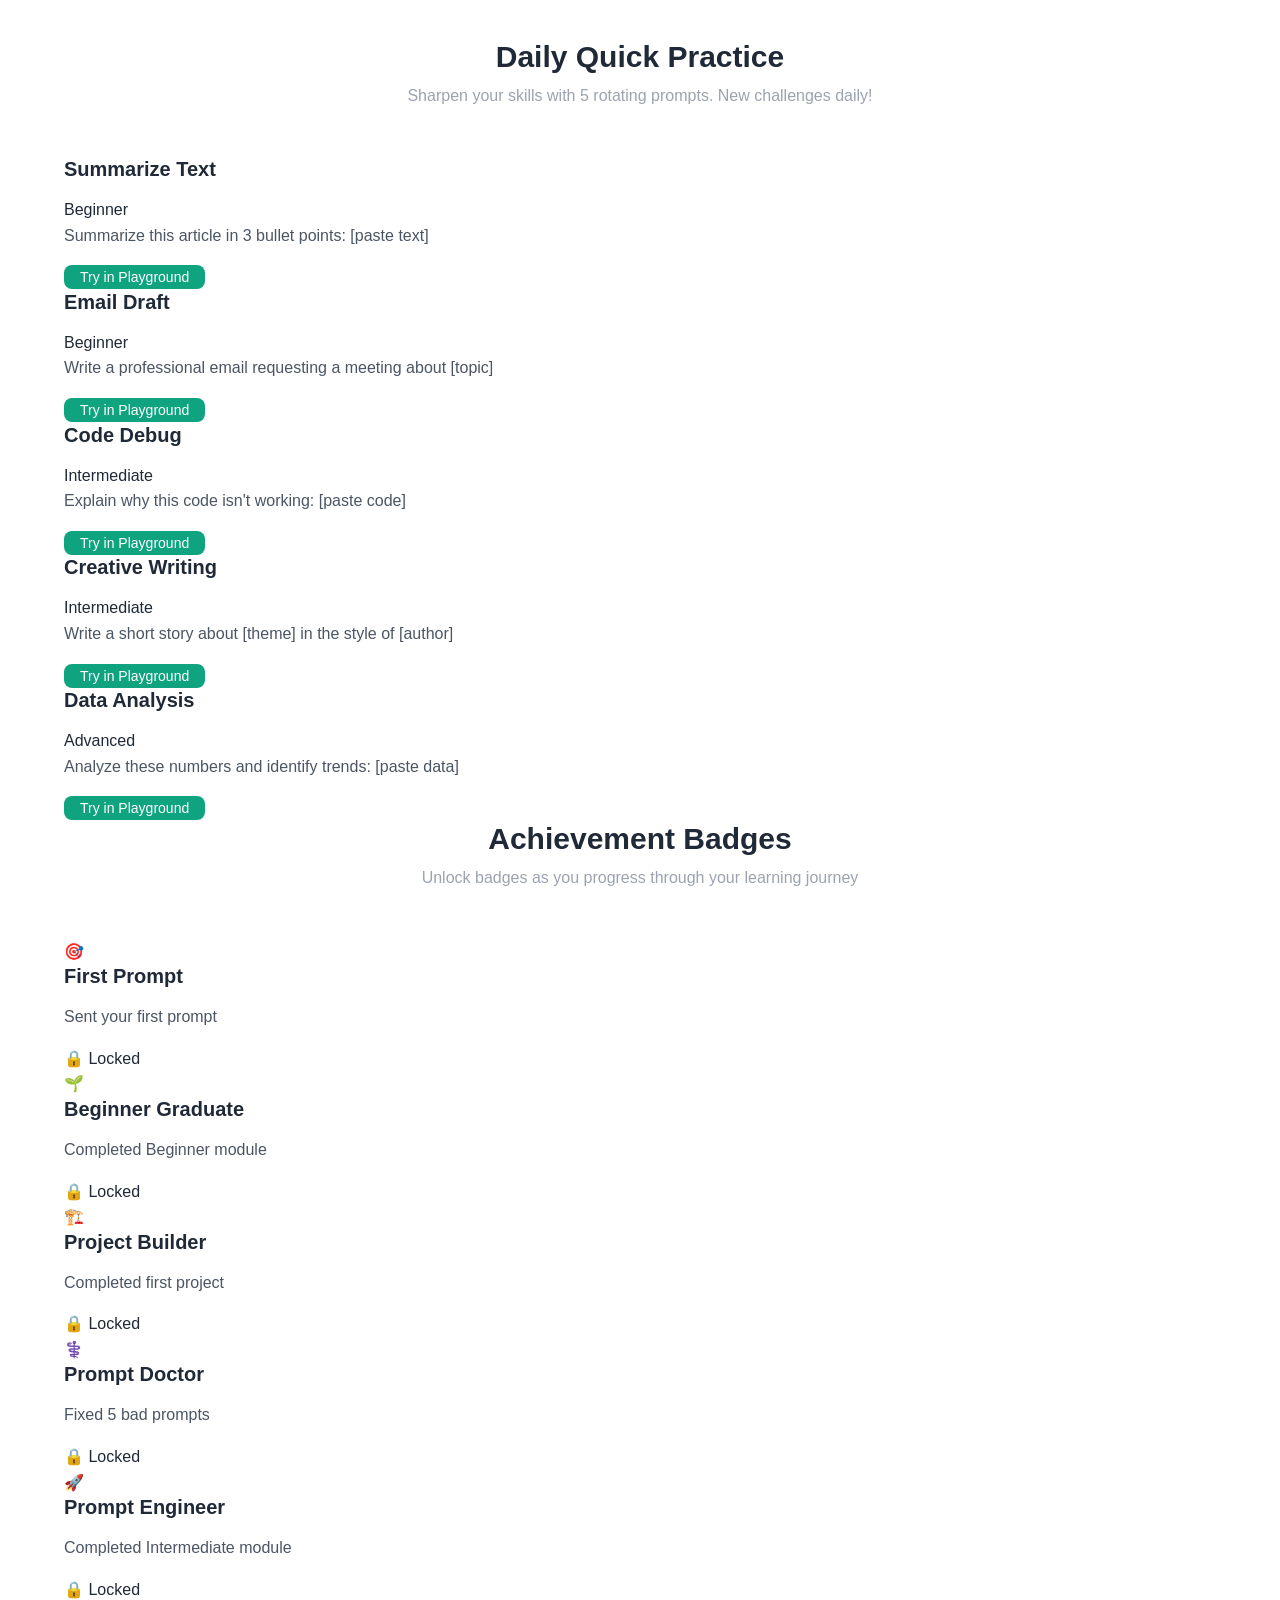
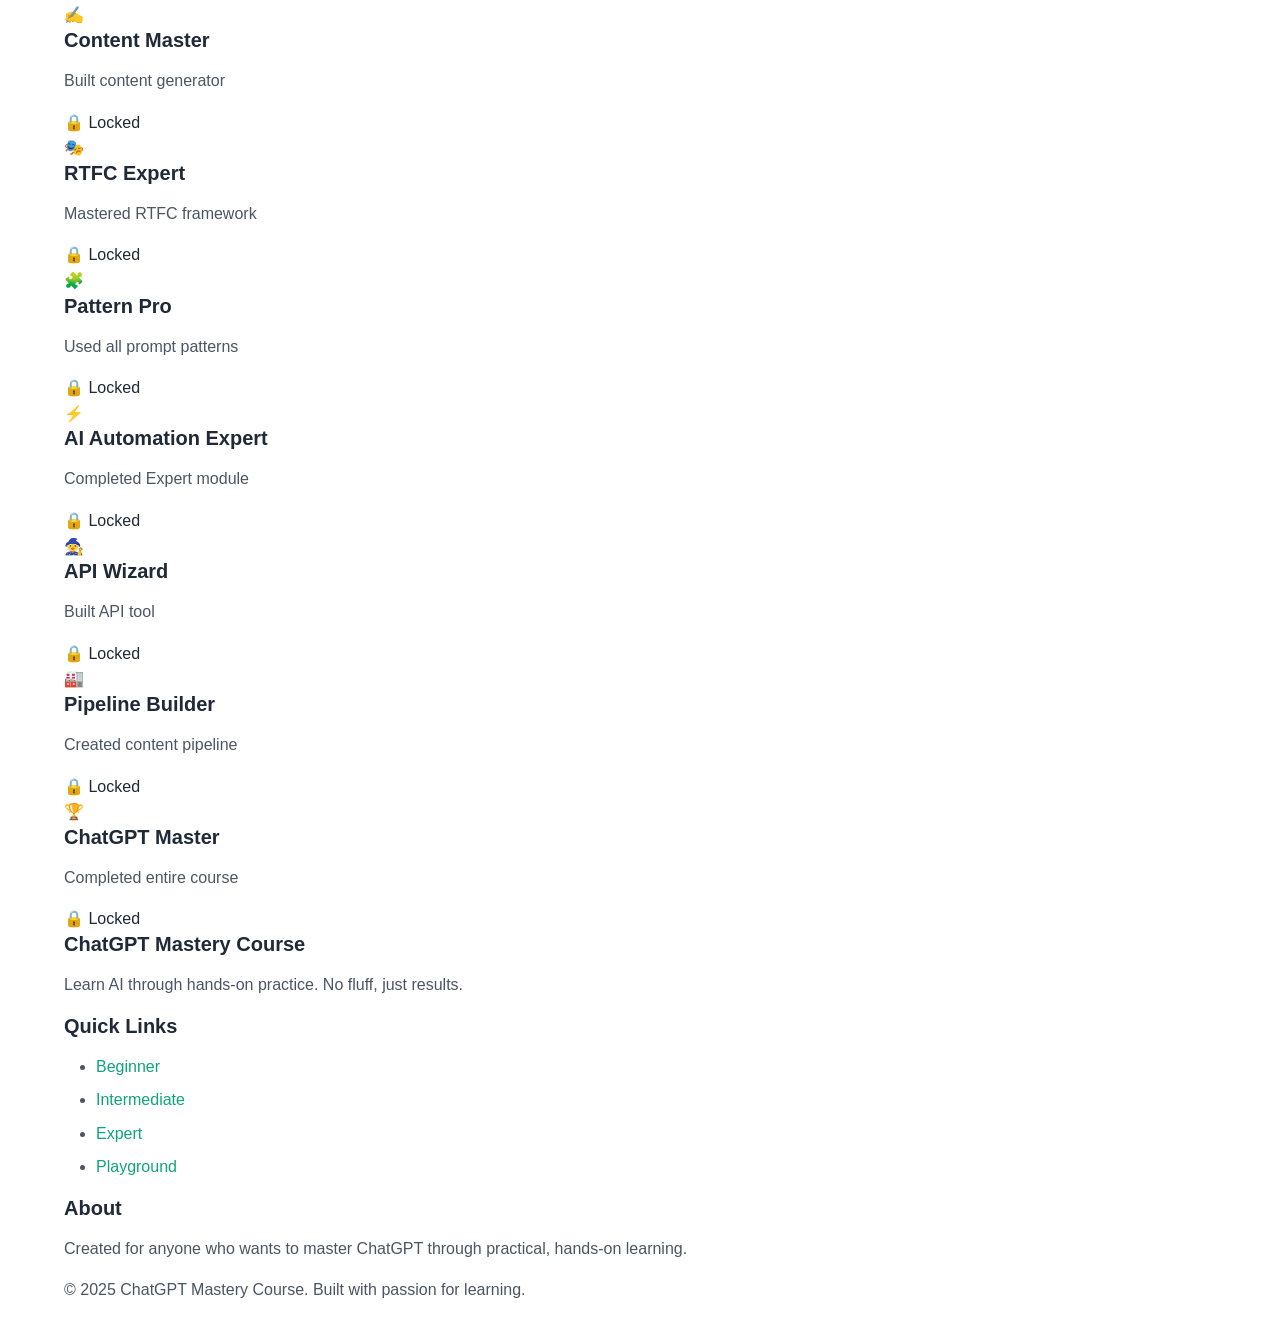
==== commit 293c83cc: "feat: implement comprehensive UI enhancements for ChatGPT Mastery Course Add Phase 1 UI/UX improveme" ====
--- a/chatgpt-mastery-course/index.html
+++ b/chatgpt-mastery-course/index.html
@@ -6,6 +6,8 @@
     <title>ChatGPT Mastery Course - From Beginner to Expert</title>
     <meta name="description" content="Learn ChatGPT through hands-on exercises. Progress from beginner to expert with interactive prompts and real-world projects.">
     <link rel="stylesheet" href="css/style.css">
+    <link rel="stylesheet" href="css/animations.css">
+    <link rel="stylesheet" href="css/components.css">
 </head>
 <body>
     <!-- Navigation -->
@@ -302,6 +304,7 @@
     </footer>
 
     <script src="js/main.js"></script>
+    <script src="js/ui-enhancements.js"></script>
     <script>
         // Initialize dashboard functionality
         document.addEventListener('DOMContentLoaded', () => {
--- a/chatgpt-mastery-course/css/animations.css
+++ b/chatgpt-mastery-course/css/animations.css
@@ -0,0 +1,626 @@
+/* ========================================
+   Animations & Transitions
+   ChatGPT Mastery Course
+   ======================================== */
+
+/* ==========================================
+   KEYFRAME ANIMATIONS
+   ========================================== */
+
+@keyframes fadeIn {
+    from {
+        opacity: 0;
+        transform: translateY(20px);
+    }
+    to {
+        opacity: 1;
+        transform: translateY(0);
+    }
+}
+
+@keyframes fadeOut {
+    from {
+        opacity: 1;
+        transform: translateY(0);
+    }
+    to {
+        opacity: 0;
+        transform: translateY(20px);
+    }
+}
+
+@keyframes slideInRight {
+    from {
+        opacity: 0;
+        transform: translateX(100%);
+    }
+    to {
+        opacity: 1;
+        transform: translateX(0);
+    }
+}
+
+@keyframes slideInLeft {
+    from {
+        opacity: 0;
+        transform: translateX(-100%);
+    }
+    to {
+        opacity: 1;
+        transform: translateX(0);
+    }
+}
+
+@keyframes slideInUp {
+    from {
+        opacity: 0;
+        transform: translateY(100%);
+    }
+    to {
+        opacity: 1;
+        transform: translateY(0);
+    }
+}
+
+@keyframes slideInDown {
+    from {
+        opacity: 0;
+        transform: translateY(-100%);
+    }
+    to {
+        opacity: 1;
+        transform: translateY(0);
+    }
+}
+
+@keyframes scaleIn {
+    from {
+        opacity: 0;
+        transform: scale(0.8);
+    }
+    to {
+        opacity: 1;
+        transform: scale(1);
+    }
+}
+
+@keyframes scaleOut {
+    from {
+        opacity: 1;
+        transform: scale(1);
+    }
+    to {
+        opacity: 0;
+        transform: scale(0.8);
+    }
+}
+
+@keyframes pulse {
+    0%, 100% {
+        opacity: 1;
+        transform: scale(1);
+    }
+    50% {
+        opacity: 0.8;
+        transform: scale(0.95);
+    }
+}
+
+@keyframes shake {
+    0%, 100% {
+        transform: translateX(0);
+    }
+    10%, 30%, 50%, 70%, 90% {
+        transform: translateX(-5px);
+    }
+    20%, 40%, 60%, 80% {
+        transform: translateX(5px);
+    }
+}
+
+@keyframes bounce {
+    0%, 20%, 50%, 80%, 100% {
+        transform: translateY(0);
+    }
+    40% {
+        transform: translateY(-20px);
+    }
+    60% {
+        transform: translateY(-10px);
+    }
+}
+
+@keyframes spin {
+    from {
+        transform: rotate(0deg);
+    }
+    to {
+        transform: rotate(360deg);
+    }
+}
+
+@keyframes shimmer {
+    0% {
+        background-position: -1000px 0;
+    }
+    100% {
+        background-position: 1000px 0;
+    }
+}
+
+@keyframes glow {
+    0%, 100% {
+        box-shadow: 0 0 5px var(--primary), 0 0 10px var(--primary);
+    }
+    50% {
+        box-shadow: 0 0 20px var(--primary), 0 0 30px var(--primary);
+    }
+}
+
+@keyframes confetti {
+    0% {
+        transform: translateY(0) rotate(0deg);
+        opacity: 1;
+    }
+    100% {
+        transform: translateY(100vh) rotate(720deg);
+        opacity: 0;
+    }
+}
+
+@keyframes ripple {
+    0% {
+        transform: scale(0);
+        opacity: 1;
+    }
+    100% {
+        transform: scale(4);
+        opacity: 0;
+    }
+}
+
+@keyframes typing {
+    from {
+        width: 0;
+    }
+    to {
+        width: 100%;
+    }
+}
+
+@keyframes blink {
+    50% {
+        opacity: 0;
+    }
+}
+
+/* ==========================================
+   ANIMATION UTILITY CLASSES
+   ========================================== */
+
+.fade-in {
+    animation: fadeIn 0.5s ease-out forwards;
+}
+
+.fade-out {
+    animation: fadeOut 0.5s ease-out forwards;
+}
+
+.slide-in-right {
+    animation: slideInRight 0.5s ease-out forwards;
+}
+
+.slide-in-left {
+    animation: slideInLeft 0.5s ease-out forwards;
+}
+
+.slide-in-up {
+    animation: slideInUp 0.5s ease-out forwards;
+}
+
+.slide-in-down {
+    animation: slideInDown 0.5s ease-out forwards;
+}
+
+.scale-in {
+    animation: scaleIn 0.3s ease-out forwards;
+}
+
+.scale-out {
+    animation: scaleOut 0.3s ease-out forwards;
+}
+
+.pulse {
+    animation: pulse 2s ease-in-out infinite;
+}
+
+.shake {
+    animation: shake 0.5s ease-in-out;
+}
+
+.bounce {
+    animation: bounce 1s ease-in-out infinite;
+}
+
+.spin {
+    animation: spin 1s linear infinite;
+}
+
+/* ==========================================
+   LOADING STATES
+   ========================================== */
+
+.loading-spinner {
+    display: inline-block;
+    width: 40px;
+    height: 40px;
+    border: 4px solid var(--bg-tertiary);
+    border-radius: 50%;
+    border-top-color: var(--primary);
+    animation: spin 1s linear infinite;
+}
+
+.loading-spinner-sm {
+    width: 20px;
+    height: 20px;
+    border-width: 2px;
+}
+
+.loading-spinner-lg {
+    width: 60px;
+    height: 60px;
+    border-width: 6px;
+}
+
+.loading-dots {
+    display: inline-flex;
+    gap: 8px;
+}
+
+.loading-dots span {
+    width: 8px;
+    height: 8px;
+    background-color: var(--primary);
+    border-radius: 50%;
+    animation: bounce 1.4s ease-in-out infinite;
+}
+
+.loading-dots span:nth-child(1) {
+    animation-delay: -0.32s;
+}
+
+.loading-dots span:nth-child(2) {
+    animation-delay: -0.16s;
+}
+
+.loading-bar {
+    width: 100%;
+    height: 4px;
+    background-color: var(--bg-tertiary);
+    border-radius: 2px;
+    overflow: hidden;
+    position: relative;
+}
+
+.loading-bar::after {
+    content: '';
+    position: absolute;
+    top: 0;
+    left: 0;
+    width: 30%;
+    height: 100%;
+    background-color: var(--primary);
+    animation: loadingBar 1.5s ease-in-out infinite;
+}
+
+@keyframes loadingBar {
+    0% {
+        transform: translateX(-100%);
+    }
+    100% {
+        transform: translateX(400%);
+    }
+}
+
+/* ==========================================
+   SKELETON SCREENS
+   ========================================== */
+
+.skeleton {
+    background: linear-gradient(
+        90deg,
+        var(--bg-secondary) 25%,
+        var(--bg-tertiary) 50%,
+        var(--bg-secondary) 75%
+    );
+    background-size: 200% 100%;
+    animation: shimmer 1.5s ease-in-out infinite;
+    border-radius: var(--radius-md);
+}
+
+.skeleton-text {
+    height: 16px;
+    margin-bottom: 8px;
+    border-radius: 4px;
+}
+
+.skeleton-text:last-child {
+    width: 80%;
+}
+
+.skeleton-header {
+    height: 32px;
+    width: 60%;
+    margin-bottom: 16px;
+    border-radius: 8px;
+}
+
+.skeleton-card {
+    height: 200px;
+    margin-bottom: 16px;
+    border-radius: var(--radius-lg);
+}
+
+.skeleton-avatar {
+    width: 48px;
+    height: 48px;
+    border-radius: 50%;
+}
+
+.skeleton-button {
+    height: 40px;
+    width: 120px;
+    border-radius: var(--radius-md);
+}
+
+/* ==========================================
+   MICRO-INTERACTIONS
+   ========================================== */
+
+/* Button ripple effect */
+.btn-ripple {
+    position: relative;
+    overflow: hidden;
+}
+
+.btn-ripple::after {
+    content: '';
+    position: absolute;
+    top: 50%;
+    left: 50%;
+    width: 0;
+    height: 0;
+    border-radius: 50%;
+    background-color: rgba(255, 255, 255, 0.5);
+    transform: translate(-50%, -50%);
+    transition: width 0.6s, height 0.6s;
+}
+
+.btn-ripple:active::after {
+    width: 300px;
+    height: 300px;
+}
+
+/* Card lift effect */
+.card-lift {
+    transition: transform 0.3s ease, box-shadow 0.3s ease;
+}
+
+.card-lift:hover {
+    transform: translateY(-8px);
+    box-shadow: var(--shadow-xl);
+}
+
+/* Glow effect */
+.glow-on-hover {
+    transition: all 0.3s ease;
+}
+
+.glow-on-hover:hover {
+    animation: glow 2s ease-in-out infinite;
+}
+
+/* Scale on hover */
+.scale-hover {
+    transition: transform 0.2s ease;
+}
+
+.scale-hover:hover {
+    transform: scale(1.05);
+}
+
+/* Rotate on hover */
+.rotate-hover {
+    transition: transform 0.3s ease;
+}
+
+.rotate-hover:hover {
+    transform: rotate(5deg);
+}
+
+/* ==========================================
+   TRANSITIONS
+   ========================================== */
+
+.transition-all {
+    transition: all 0.3s ease;
+}
+
+.transition-fast {
+    transition: all 0.15s ease;
+}
+
+.transition-slow {
+    transition: all 0.5s ease;
+}
+
+.transition-transform {
+    transition: transform 0.3s ease;
+}
+
+.transition-opacity {
+    transition: opacity 0.3s ease;
+}
+
+.transition-colors {
+    transition: color 0.3s ease, background-color 0.3s ease, border-color 0.3s ease;
+}
+
+/* ==========================================
+   PAGE TRANSITIONS
+   ========================================== */
+
+.page-enter {
+    opacity: 0;
+    transform: translateY(20px);
+}
+
+.page-enter-active {
+    opacity: 1;
+    transform: translateY(0);
+    transition: opacity 0.5s ease, transform 0.5s ease;
+}
+
+.page-exit {
+    opacity: 1;
+    transform: translateY(0);
+}
+
+.page-exit-active {
+    opacity: 0;
+    transform: translateY(-20px);
+    transition: opacity 0.3s ease, transform 0.3s ease;
+}
+
+/* ==========================================
+   SCROLL ANIMATIONS
+   ========================================== */
+
+.scroll-reveal {
+    opacity: 0;
+    transform: translateY(30px);
+    transition: opacity 0.6s ease, transform 0.6s ease;
+}
+
+.scroll-reveal.visible {
+    opacity: 1;
+    transform: translateY(0);
+}
+
+/* ==========================================
+   REDUCED MOTION SUPPORT
+   ========================================== */
+
+@media (prefers-reduced-motion: reduce) {
+    *,
+    *::before,
+    *::after {
+        animation-duration: 0.01ms !important;
+        animation-iteration-count: 1 !important;
+        transition-duration: 0.01ms !important;
+    }
+
+    .pulse,
+    .bounce,
+    .spin,
+    .shimmer {
+        animation: none !important;
+    }
+}
+
+/* ==========================================
+   FOCUS ANIMATIONS
+   ========================================== */
+
+.focus-ring {
+    transition: box-shadow 0.2s ease;
+}
+
+.focus-ring:focus {
+    outline: none;
+    box-shadow: 0 0 0 3px rgba(16, 163, 127, 0.3);
+}
+
+.focus-ring:focus-visible {
+    outline: 2px solid var(--primary);
+    outline-offset: 2px;
+}
+
+/* ==========================================
+   CELEBRATION EFFECTS
+   ========================================== */
+
+.celebration-badge {
+    animation: scaleIn 0.5s ease-out, pulse 0.5s ease-in-out 0.5s 3;
+}
+
+.success-checkmark {
+    stroke-dasharray: 100;
+    stroke-dashoffset: 100;
+    animation: drawCheckmark 0.5s ease-out forwards;
+}
+
+@keyframes drawCheckmark {
+    to {
+        stroke-dashoffset: 0;
+    }
+}
+
+/* ==========================================
+   PROGRESS ANIMATIONS
+   ========================================== */
+
+.progress-fill-animate {
+    transition: width 1s cubic-bezier(0.4, 0, 0.2, 1);
+}
+
+.progress-circle-animate {
+    transition: stroke-dashoffset 1s cubic-bezier(0.4, 0, 0.2, 1);
+}
+
+/* ==========================================
+   HOVER STATES
+   ========================================== */
+
+.hover-lift {
+    transition: transform 0.2s ease, box-shadow 0.2s ease;
+}
+
+.hover-lift:hover {
+    transform: translateY(-4px);
+    box-shadow: var(--shadow-lg);
+}
+
+.hover-grow {
+    transition: transform 0.2s ease;
+}
+
+.hover-grow:hover {
+    transform: scale(1.1);
+}
+
+.hover-brightness {
+    transition: filter 0.2s ease;
+}
+
+.hover-brightness:hover {
+    filter: brightness(1.1);
+}
+
+/* ==========================================
+   STAGGER ANIMATIONS
+   ========================================== */
+
+.stagger-fade-in > * {
+    opacity: 0;
+    animation: fadeIn 0.5s ease-out forwards;
+}
+
+.stagger-fade-in > *:nth-child(1) { animation-delay: 0.1s; }
+.stagger-fade-in > *:nth-child(2) { animation-delay: 0.2s; }
+.stagger-fade-in > *:nth-child(3) { animation-delay: 0.3s; }
+.stagger-fade-in > *:nth-child(4) { animation-delay: 0.4s; }
+.stagger-fade-in > *:nth-child(5) { animation-delay: 0.5s; }
+.stagger-fade-in > *:nth-child(6) { animation-delay: 0.6s; }
+.stagger-fade-in > *:nth-child(7) { animation-delay: 0.7s; }
+.stagger-fade-in > *:nth-child(8) { animation-delay: 0.8s; }
--- a/chatgpt-mastery-course/css/components.css
+++ b/chatgpt-mastery-course/css/components.css
@@ -0,0 +1,751 @@
+/* ========================================
+   UI Components
+   ChatGPT Mastery Course
+   ======================================== */
+
+/* ==========================================
+   TOAST NOTIFICATIONS
+   ========================================== */
+
+.toast-container {
+    position: fixed;
+    bottom: 24px;
+    right: 24px;
+    z-index: 9999;
+    display: flex;
+    flex-direction: column;
+    gap: 12px;
+    max-width: 400px;
+    pointer-events: none;
+}
+
+.toast {
+    background-color: var(--bg-primary);
+    border: 1px solid var(--border);
+    border-left: 4px solid var(--primary);
+    border-radius: var(--radius-md);
+    padding: 16px;
+    box-shadow: var(--shadow-lg);
+    display: flex;
+    align-items: center;
+    gap: 12px;
+    min-width: 300px;
+    opacity: 0;
+    transform: translateX(400px);
+    transition: all 0.3s ease;
+    pointer-events: all;
+}
+
+.toast.show {
+    opacity: 1;
+    transform: translateX(0);
+}
+
+.toast-icon {
+    font-size: 24px;
+    flex-shrink: 0;
+}
+
+.toast-content {
+    flex: 1;
+}
+
+.toast-title {
+    font-weight: 600;
+    margin-bottom: 4px;
+    color: var(--text-primary);
+}
+
+.toast-message {
+    font-size: 14px;
+    color: var(--text-secondary);
+}
+
+.toast-close {
+    background: none;
+    border: none;
+    color: var(--text-muted);
+    cursor: pointer;
+    padding: 4px;
+    font-size: 20px;
+    line-height: 1;
+    transition: color 0.2s ease;
+}
+
+.toast-close:hover {
+    color: var(--text-primary);
+}
+
+/* Toast variants */
+.toast-success {
+    border-left-color: var(--success);
+}
+
+.toast-success .toast-icon {
+    color: var(--success);
+}
+
+.toast-error {
+    border-left-color: var(--error);
+}
+
+.toast-error .toast-icon {
+    color: var(--error);
+}
+
+.toast-warning {
+    border-left-color: var(--warning);
+}
+
+.toast-warning .toast-icon {
+    color: var(--warning);
+}
+
+.toast-info {
+    border-left-color: var(--info);
+}
+
+.toast-info .toast-icon {
+    color: var(--info);
+}
+
+/* ==========================================
+   LOADING OVERLAYS
+   ========================================== */
+
+.loading-overlay {
+    position: fixed;
+    top: 0;
+    left: 0;
+    width: 100%;
+    height: 100%;
+    background-color: rgba(0, 0, 0, 0.5);
+    display: flex;
+    align-items: center;
+    justify-content: center;
+    z-index: 9998;
+    opacity: 0;
+    pointer-events: none;
+    transition: opacity 0.3s ease;
+}
+
+.loading-overlay.active {
+    opacity: 1;
+    pointer-events: all;
+}
+
+.loading-content {
+    background-color: var(--bg-primary);
+    padding: 32px;
+    border-radius: var(--radius-lg);
+    text-align: center;
+    box-shadow: var(--shadow-xl);
+}
+
+.loading-content .loading-spinner {
+    margin-bottom: 16px;
+}
+
+.loading-text {
+    color: var(--text-secondary);
+    font-size: 14px;
+}
+
+/* ==========================================
+   KEYBOARD SHORTCUTS MODAL
+   ========================================== */
+
+.shortcuts-modal {
+    max-width: 600px;
+}
+
+.shortcuts-grid {
+    display: grid;
+    gap: 16px;
+    margin-top: 24px;
+}
+
+.shortcut-item {
+    display: flex;
+    justify-content: space-between;
+    align-items: center;
+    padding: 12px;
+    background-color: var(--bg-secondary);
+    border-radius: var(--radius-md);
+}
+
+.shortcut-description {
+    color: var(--text-secondary);
+}
+
+.shortcut-keys {
+    display: flex;
+    gap: 4px;
+}
+
+.shortcut-key {
+    background-color: var(--bg-primary);
+    border: 1px solid var(--border);
+    border-radius: var(--radius-sm);
+    padding: 4px 8px;
+    font-family: var(--font-mono);
+    font-size: 12px;
+    color: var(--text-primary);
+    min-width: 32px;
+    text-align: center;
+}
+
+/* ==========================================
+   SEARCH MODAL
+   ========================================== */
+
+.search-modal {
+    position: fixed;
+    top: 0;
+    left: 0;
+    width: 100%;
+    height: 100%;
+    background-color: rgba(0, 0, 0, 0.7);
+    display: flex;
+    align-items: flex-start;
+    justify-content: center;
+    padding-top: 100px;
+    z-index: 9999;
+    opacity: 0;
+    pointer-events: none;
+    transition: opacity 0.3s ease;
+}
+
+.search-modal.active {
+    opacity: 1;
+    pointer-events: all;
+}
+
+.search-container {
+    background-color: var(--bg-primary);
+    border-radius: var(--radius-lg);
+    box-shadow: var(--shadow-xl);
+    width: 90%;
+    max-width: 600px;
+    max-height: 80vh;
+    display: flex;
+    flex-direction: column;
+    transform: scale(0.9);
+    transition: transform 0.3s ease;
+}
+
+.search-modal.active .search-container {
+    transform: scale(1);
+}
+
+.search-input-wrapper {
+    padding: 20px;
+    border-bottom: 1px solid var(--border);
+}
+
+.search-input {
+    width: 100%;
+    padding: 12px 16px;
+    font-size: 18px;
+    border: none;
+    background-color: transparent;
+    color: var(--text-primary);
+    outline: none;
+}
+
+.search-input::placeholder {
+    color: var(--text-muted);
+}
+
+.search-results {
+    flex: 1;
+    overflow-y: auto;
+    padding: 8px;
+}
+
+.search-result-item {
+    padding: 12px 16px;
+    border-radius: var(--radius-md);
+    cursor: pointer;
+    transition: background-color 0.2s ease;
+}
+
+.search-result-item:hover,
+.search-result-item.selected {
+    background-color: var(--bg-secondary);
+}
+
+.search-result-title {
+    font-weight: 500;
+    color: var(--text-primary);
+    margin-bottom: 4px;
+}
+
+.search-result-type {
+    display: inline-block;
+    font-size: 12px;
+    padding: 2px 8px;
+    border-radius: var(--radius-sm);
+    background-color: var(--primary);
+    color: white;
+    margin-right: 8px;
+}
+
+.search-result-description {
+    font-size: 14px;
+    color: var(--text-secondary);
+}
+
+.search-no-results {
+    text-align: center;
+    padding: 40px 20px;
+    color: var(--text-muted);
+}
+
+.search-footer {
+    padding: 12px 20px;
+    border-top: 1px solid var(--border);
+    display: flex;
+    justify-content: space-between;
+    align-items: center;
+    font-size: 12px;
+    color: var(--text-muted);
+}
+
+/* ==========================================
+   BREADCRUMBS
+   ========================================== */
+
+.breadcrumbs {
+    display: flex;
+    align-items: center;
+    gap: 8px;
+    padding: 16px 0;
+    font-size: 14px;
+}
+
+.breadcrumb-item {
+    display: flex;
+    align-items: center;
+    gap: 8px;
+    color: var(--text-secondary);
+}
+
+.breadcrumb-item a {
+    color: var(--text-secondary);
+    transition: color 0.2s ease;
+}
+
+.breadcrumb-item a:hover {
+    color: var(--primary);
+}
+
+.breadcrumb-item.active {
+    color: var(--text-primary);
+    font-weight: 500;
+}
+
+.breadcrumb-separator {
+    color: var(--text-muted);
+}
+
+/* ==========================================
+   BADGE NOTIFICATION
+   ========================================== */
+
+.badge-notification {
+    position: fixed;
+    top: 50%;
+    left: 50%;
+    transform: translate(-50%, -50%) scale(0);
+    background: linear-gradient(135deg, var(--primary), var(--accent));
+    color: white;
+    padding: 32px;
+    border-radius: var(--radius-xl);
+    box-shadow: var(--shadow-xl);
+    text-align: center;
+    z-index: 10000;
+    min-width: 300px;
+    transition: transform 0.5s cubic-bezier(0.68, -0.55, 0.265, 1.55);
+}
+
+.badge-notification.show {
+    transform: translate(-50%, -50%) scale(1);
+}
+
+.badge-notification .badge-icon {
+    font-size: 64px;
+    margin-bottom: 16px;
+    animation: bounce 1s ease-in-out 0.5s 3;
+}
+
+.badge-notification .badge-info strong {
+    display: block;
+    font-size: 24px;
+    margin-bottom: 8px;
+}
+
+.badge-notification .badge-info p {
+    font-size: 18px;
+    opacity: 0.9;
+}
+
+/* ==========================================
+   PROGRESS STATS
+   ========================================== */
+
+.stats-grid {
+    display: grid;
+    grid-template-columns: repeat(auto-fit, minmax(200px, 1fr));
+    gap: 16px;
+    margin: 24px 0;
+}
+
+.stat-card {
+    background-color: var(--bg-secondary);
+    padding: 20px;
+    border-radius: var(--radius-lg);
+    text-align: center;
+    transition: transform 0.2s ease;
+}
+
+.stat-card:hover {
+    transform: translateY(-4px);
+}
+
+.stat-icon {
+    font-size: 32px;
+    margin-bottom: 12px;
+}
+
+.stat-value {
+    font-size: 32px;
+    font-weight: 700;
+    color: var(--primary);
+    margin-bottom: 4px;
+}
+
+.stat-label {
+    font-size: 14px;
+    color: var(--text-secondary);
+}
+
+/* ==========================================
+   FILTER PANEL
+   ========================================== */
+
+.filter-panel {
+    background-color: var(--bg-secondary);
+    padding: 20px;
+    border-radius: var(--radius-lg);
+    margin-bottom: 24px;
+}
+
+.filter-header {
+    display: flex;
+    justify-content: space-between;
+    align-items: center;
+    margin-bottom: 16px;
+}
+
+.filter-title {
+    font-weight: 600;
+    color: var(--text-primary);
+}
+
+.filter-clear {
+    color: var(--primary);
+    font-size: 14px;
+    background: none;
+    border: none;
+    cursor: pointer;
+    transition: opacity 0.2s ease;
+}
+
+.filter-clear:hover {
+    opacity: 0.8;
+}
+
+.filter-group {
+    margin-bottom: 16px;
+}
+
+.filter-group:last-child {
+    margin-bottom: 0;
+}
+
+.filter-group-title {
+    font-size: 14px;
+    font-weight: 500;
+    color: var(--text-secondary);
+    margin-bottom: 8px;
+}
+
+.filter-options {
+    display: flex;
+    flex-wrap: wrap;
+    gap: 8px;
+}
+
+.filter-chip {
+    padding: 6px 12px;
+    border-radius: var(--radius-full);
+    border: 1px solid var(--border);
+    background-color: var(--bg-primary);
+    color: var(--text-secondary);
+    font-size: 14px;
+    cursor: pointer;
+    transition: all 0.2s ease;
+}
+
+.filter-chip:hover {
+    border-color: var(--primary);
+    color: var(--primary);
+}
+
+.filter-chip.active {
+    background-color: var(--primary);
+    border-color: var(--primary);
+    color: white;
+}
+
+/* ==========================================
+   STREAK DISPLAY
+   ========================================== */
+
+.streak-widget {
+    background: linear-gradient(135deg, #ff6b6b 0%, #ee5a6f 100%);
+    color: white;
+    padding: 20px;
+    border-radius: var(--radius-lg);
+    display: flex;
+    align-items: center;
+    gap: 16px;
+}
+
+.streak-icon {
+    font-size: 48px;
+    animation: pulse 2s ease-in-out infinite;
+}
+
+.streak-content {
+    flex: 1;
+}
+
+.streak-number {
+    font-size: 32px;
+    font-weight: 700;
+    margin-bottom: 4px;
+}
+
+.streak-label {
+    font-size: 14px;
+    opacity: 0.9;
+}
+
+/* ==========================================
+   XP BAR
+   ========================================== */
+
+.xp-bar-container {
+    background-color: var(--bg-secondary);
+    padding: 16px;
+    border-radius: var(--radius-lg);
+    margin: 16px 0;
+}
+
+.xp-bar-header {
+    display: flex;
+    justify-content: space-between;
+    align-items: center;
+    margin-bottom: 12px;
+}
+
+.xp-level {
+    font-weight: 600;
+    color: var(--primary);
+}
+
+.xp-amount {
+    font-size: 14px;
+    color: var(--text-secondary);
+}
+
+.xp-bar {
+    height: 12px;
+    background-color: var(--bg-tertiary);
+    border-radius: var(--radius-full);
+    overflow: hidden;
+    position: relative;
+}
+
+.xp-bar-fill {
+    height: 100%;
+    background: linear-gradient(90deg, #FFD700, #FFA500);
+    border-radius: var(--radius-full);
+    transition: width 1s cubic-bezier(0.4, 0, 0.2, 1);
+    box-shadow: 0 0 10px rgba(255, 215, 0, 0.5);
+}
+
+/* ==========================================
+   MOBILE NAVIGATION
+   ========================================== */
+
+.mobile-nav-toggle {
+    display: none;
+    background: none;
+    border: none;
+    font-size: 24px;
+    color: var(--text-primary);
+    cursor: pointer;
+    padding: 8px;
+}
+
+.mobile-nav-overlay {
+    position: fixed;
+    top: 0;
+    left: 0;
+    width: 100%;
+    height: 100%;
+    background-color: rgba(0, 0, 0, 0.5);
+    z-index: 9997;
+    opacity: 0;
+    pointer-events: none;
+    transition: opacity 0.3s ease;
+}
+
+.mobile-nav-overlay.active {
+    opacity: 1;
+    pointer-events: all;
+}
+
+.mobile-nav-menu {
+    position: fixed;
+    top: 0;
+    right: 0;
+    width: 80%;
+    max-width: 300px;
+    height: 100%;
+    background-color: var(--bg-primary);
+    box-shadow: var(--shadow-xl);
+    z-index: 9998;
+    transform: translateX(100%);
+    transition: transform 0.3s ease;
+    overflow-y: auto;
+}
+
+.mobile-nav-menu.active {
+    transform: translateX(0);
+}
+
+.mobile-nav-header {
+    padding: 20px;
+    border-bottom: 1px solid var(--border);
+    display: flex;
+    justify-content: space-between;
+    align-items: center;
+}
+
+.mobile-nav-close {
+    background: none;
+    border: none;
+    font-size: 24px;
+    color: var(--text-primary);
+    cursor: pointer;
+}
+
+.mobile-nav-links {
+    padding: 20px;
+}
+
+.mobile-nav-links a {
+    display: block;
+    padding: 12px 0;
+    color: var(--text-secondary);
+    font-weight: 500;
+    transition: color 0.2s ease;
+}
+
+.mobile-nav-links a:hover,
+.mobile-nav-links a.active {
+    color: var(--primary);
+}
+
+/* ==========================================
+   RESPONSIVE UTILITIES
+   ========================================== */
+
+@media (max-width: 768px) {
+    .toast-container {
+        bottom: 16px;
+        right: 16px;
+        left: 16px;
+        max-width: none;
+    }
+
+    .toast {
+        min-width: auto;
+    }
+
+    .mobile-nav-toggle {
+        display: block;
+    }
+
+    .search-modal {
+        padding-top: 20px;
+    }
+
+    .search-container {
+        width: 95%;
+        max-height: 90vh;
+    }
+
+    .shortcuts-grid {
+        grid-template-columns: 1fr;
+    }
+
+    .stats-grid {
+        grid-template-columns: 1fr;
+    }
+}
+
+/* ==========================================
+   ACCESSIBILITY
+   ========================================== */
+
+.sr-only {
+    position: absolute;
+    width: 1px;
+    height: 1px;
+    padding: 0;
+    margin: -1px;
+    overflow: hidden;
+    clip: rect(0, 0, 0, 0);
+    white-space: nowrap;
+    border-width: 0;
+}
+
+.skip-link {
+    position: absolute;
+    top: -40px;
+    left: 0;
+    background: var(--primary);
+    color: white;
+    padding: 8px 16px;
+    text-decoration: none;
+    z-index: 100;
+}
+
+.skip-link:focus {
+    top: 0;
+}
+
+/* Focus visible polyfill */
+.focus-visible-polyfill:focus:not(:focus-visible) {
+    outline: none;
+}
+
+.focus-visible-polyfill:focus-visible {
+    outline: 2px solid var(--primary);
+    outline-offset: 2px;
+}
